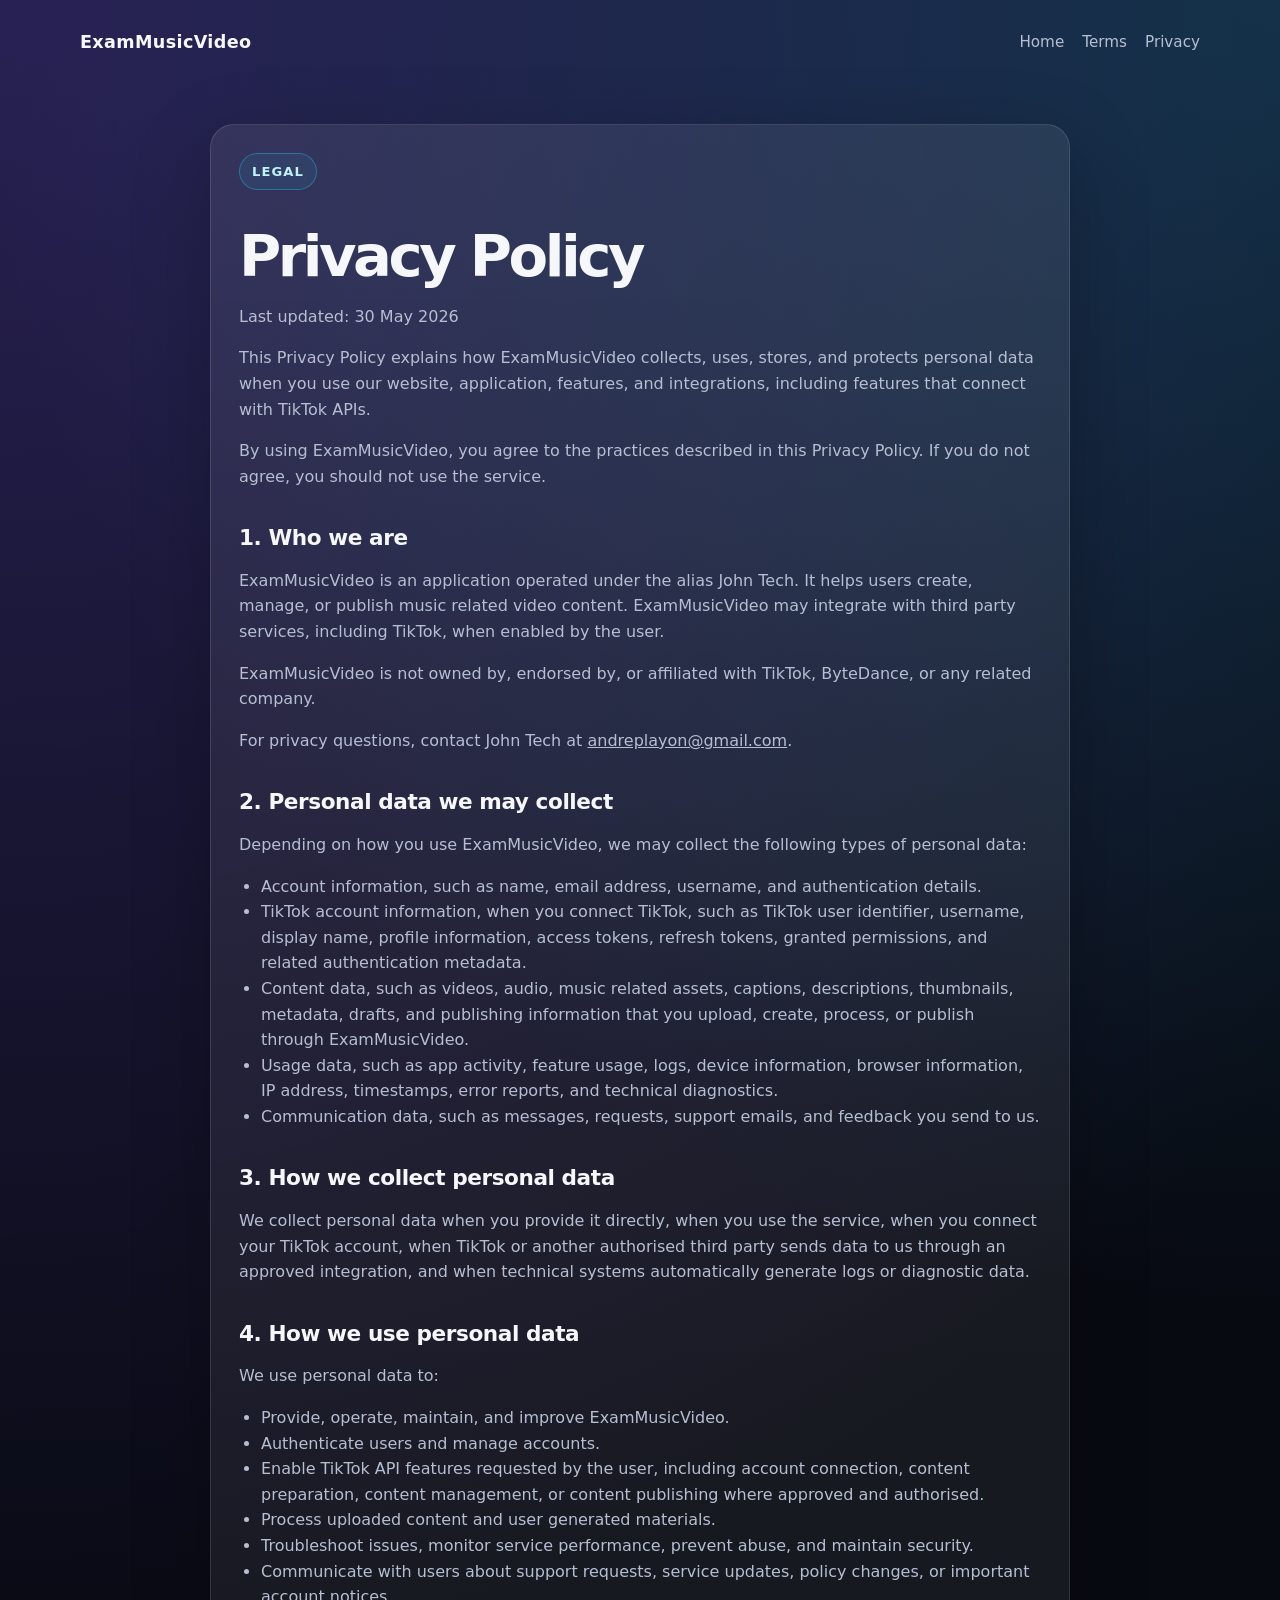
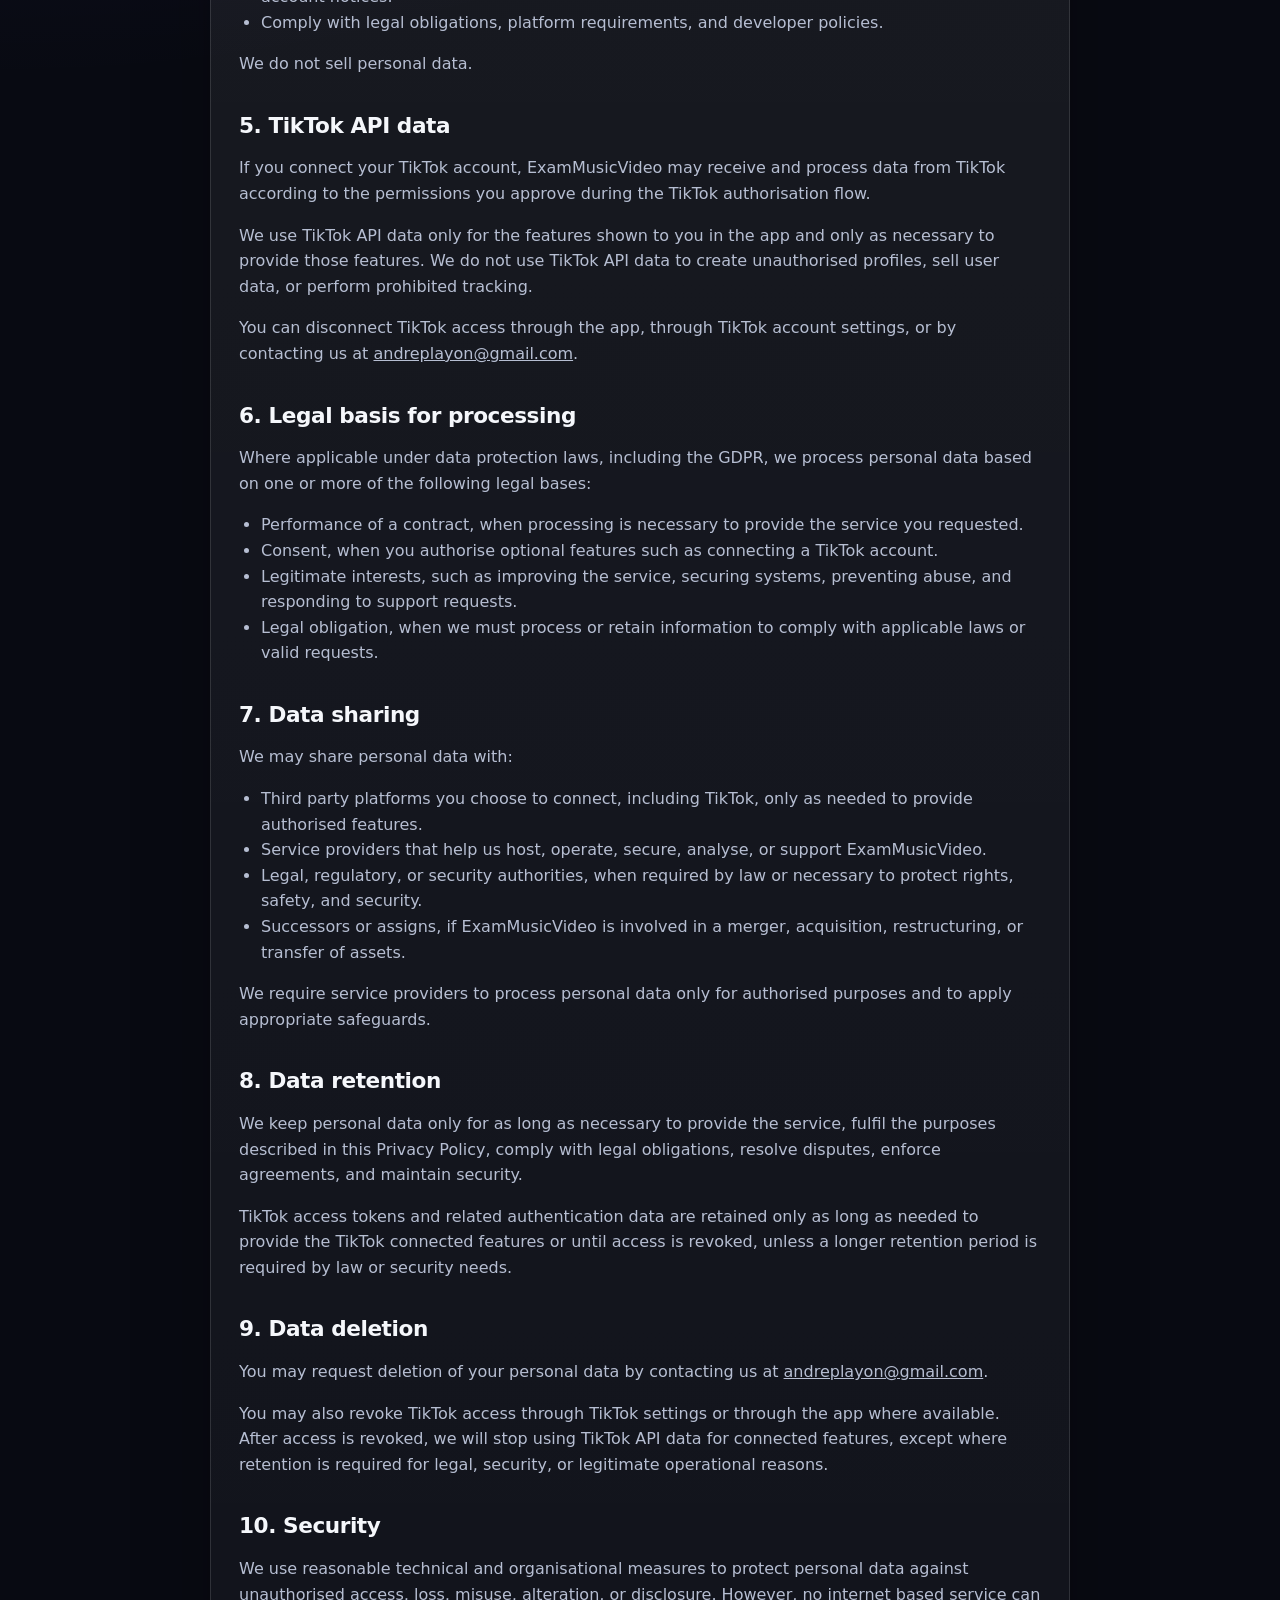
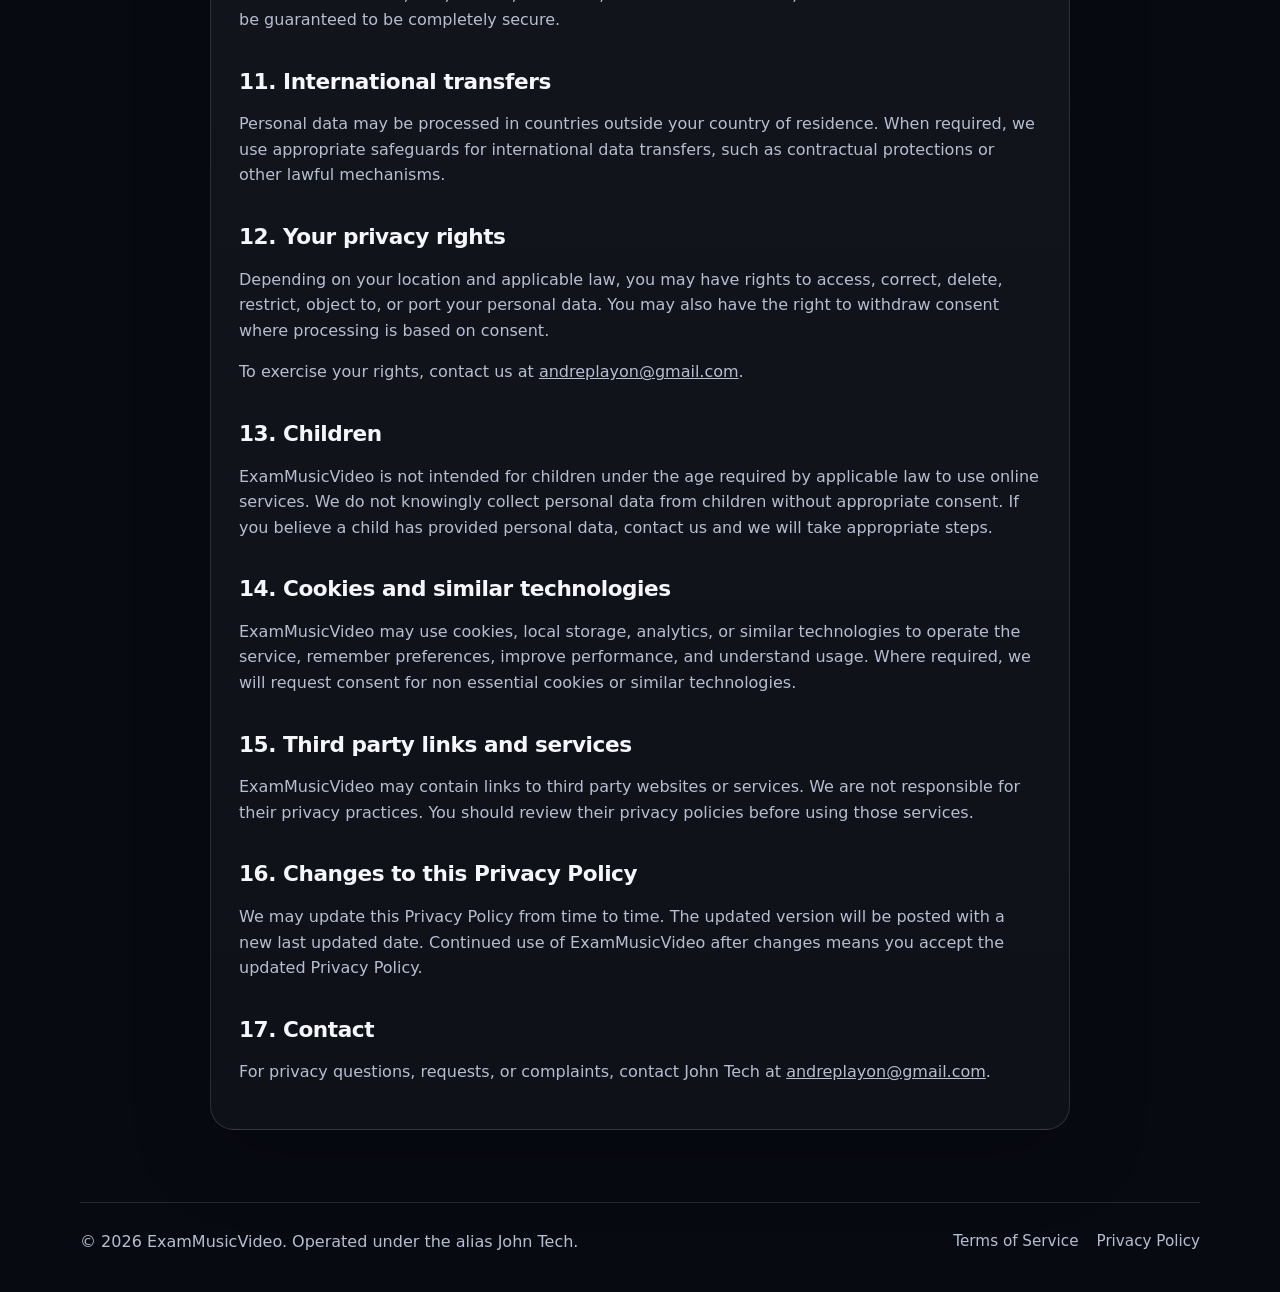
==== privacy.html @ ae5fa211 "v1" ====
<!doctype html>
<html lang="en">
<head>
  <meta charset="utf-8">
  <meta name="viewport" content="width=device-width, initial-scale=1">
  <title>Privacy Policy | ExamMusicVideo</title>
  <meta name="description" content="Privacy Policy for ExamMusicVideo.">
  <link rel="stylesheet" href="styles.css">
</head>
<body>
  <header class="site-header">
    <a class="brand" href="index.html">ExamMusicVideo</a>
    <nav class="nav" aria-label="Main navigation">
      <a href="index.html">Home</a>
      <a href="terms.html">Terms</a>
      <a href="privacy.html">Privacy</a>
    </nav>
  </header>

  <main class="legal-page">
    <p class="eyebrow">Legal</p>
    <h1>Privacy Policy</h1>
    <p>Last updated: 30 May 2026</p>

    <p>This Privacy Policy explains how ExamMusicVideo collects, uses, stores, and protects personal data when you use our website, application, features, and integrations, including features that connect with TikTok APIs.</p>
    <p>By using ExamMusicVideo, you agree to the practices described in this Privacy Policy. If you do not agree, you should not use the service.</p>

    <h2>1. Who we are</h2>
    <p>ExamMusicVideo is an application operated under the alias John Tech. It helps users create, manage, or publish music related video content. ExamMusicVideo may integrate with third party services, including TikTok, when enabled by the user.</p>
    <p>ExamMusicVideo is not owned by, endorsed by, or affiliated with TikTok, ByteDance, or any related company.</p>
    <p>For privacy questions, contact John Tech at <a href="mailto:andreplayon@gmail.com">andreplayon@gmail.com</a>.</p>

    <h2>2. Personal data we may collect</h2>
    <p>Depending on how you use ExamMusicVideo, we may collect the following types of personal data:</p>
    <ul>
      <li>Account information, such as name, email address, username, and authentication details.</li>
      <li>TikTok account information, when you connect TikTok, such as TikTok user identifier, username, display name, profile information, access tokens, refresh tokens, granted permissions, and related authentication metadata.</li>
      <li>Content data, such as videos, audio, music related assets, captions, descriptions, thumbnails, metadata, drafts, and publishing information that you upload, create, process, or publish through ExamMusicVideo.</li>
      <li>Usage data, such as app activity, feature usage, logs, device information, browser information, IP address, timestamps, error reports, and technical diagnostics.</li>
      <li>Communication data, such as messages, requests, support emails, and feedback you send to us.</li>
    </ul>

    <h2>3. How we collect personal data</h2>
    <p>We collect personal data when you provide it directly, when you use the service, when you connect your TikTok account, when TikTok or another authorised third party sends data to us through an approved integration, and when technical systems automatically generate logs or diagnostic data.</p>

    <h2>4. How we use personal data</h2>
    <p>We use personal data to:</p>
    <ul>
      <li>Provide, operate, maintain, and improve ExamMusicVideo.</li>
      <li>Authenticate users and manage accounts.</li>
      <li>Enable TikTok API features requested by the user, including account connection, content preparation, content management, or content publishing where approved and authorised.</li>
      <li>Process uploaded content and user generated materials.</li>
      <li>Troubleshoot issues, monitor service performance, prevent abuse, and maintain security.</li>
      <li>Communicate with users about support requests, service updates, policy changes, or important account notices.</li>
      <li>Comply with legal obligations, platform requirements, and developer policies.</li>
    </ul>
    <p>We do not sell personal data.</p>

    <h2>5. TikTok API data</h2>
    <p>If you connect your TikTok account, ExamMusicVideo may receive and process data from TikTok according to the permissions you approve during the TikTok authorisation flow.</p>
    <p>We use TikTok API data only for the features shown to you in the app and only as necessary to provide those features. We do not use TikTok API data to create unauthorised profiles, sell user data, or perform prohibited tracking.</p>
    <p>You can disconnect TikTok access through the app, through TikTok account settings, or by contacting us at <a href="mailto:andreplayon@gmail.com">andreplayon@gmail.com</a>.</p>

    <h2>6. Legal basis for processing</h2>
    <p>Where applicable under data protection laws, including the GDPR, we process personal data based on one or more of the following legal bases:</p>
    <ul>
      <li>Performance of a contract, when processing is necessary to provide the service you requested.</li>
      <li>Consent, when you authorise optional features such as connecting a TikTok account.</li>
      <li>Legitimate interests, such as improving the service, securing systems, preventing abuse, and responding to support requests.</li>
      <li>Legal obligation, when we must process or retain information to comply with applicable laws or valid requests.</li>
    </ul>

    <h2>7. Data sharing</h2>
    <p>We may share personal data with:</p>
    <ul>
      <li>Third party platforms you choose to connect, including TikTok, only as needed to provide authorised features.</li>
      <li>Service providers that help us host, operate, secure, analyse, or support ExamMusicVideo.</li>
      <li>Legal, regulatory, or security authorities, when required by law or necessary to protect rights, safety, and security.</li>
      <li>Successors or assigns, if ExamMusicVideo is involved in a merger, acquisition, restructuring, or transfer of assets.</li>
    </ul>
    <p>We require service providers to process personal data only for authorised purposes and to apply appropriate safeguards.</p>

    <h2>8. Data retention</h2>
    <p>We keep personal data only for as long as necessary to provide the service, fulfil the purposes described in this Privacy Policy, comply with legal obligations, resolve disputes, enforce agreements, and maintain security.</p>
    <p>TikTok access tokens and related authentication data are retained only as long as needed to provide the TikTok connected features or until access is revoked, unless a longer retention period is required by law or security needs.</p>

    <h2>9. Data deletion</h2>
    <p>You may request deletion of your personal data by contacting us at <a href="mailto:andreplayon@gmail.com">andreplayon@gmail.com</a>.</p>
    <p>You may also revoke TikTok access through TikTok settings or through the app where available. After access is revoked, we will stop using TikTok API data for connected features, except where retention is required for legal, security, or legitimate operational reasons.</p>

    <h2>10. Security</h2>
    <p>We use reasonable technical and organisational measures to protect personal data against unauthorised access, loss, misuse, alteration, or disclosure. However, no internet based service can be guaranteed to be completely secure.</p>

    <h2>11. International transfers</h2>
    <p>Personal data may be processed in countries outside your country of residence. When required, we use appropriate safeguards for international data transfers, such as contractual protections or other lawful mechanisms.</p>

    <h2>12. Your privacy rights</h2>
    <p>Depending on your location and applicable law, you may have rights to access, correct, delete, restrict, object to, or port your personal data. You may also have the right to withdraw consent where processing is based on consent.</p>
    <p>To exercise your rights, contact us at <a href="mailto:andreplayon@gmail.com">andreplayon@gmail.com</a>.</p>

    <h2>13. Children</h2>
    <p>ExamMusicVideo is not intended for children under the age required by applicable law to use online services. We do not knowingly collect personal data from children without appropriate consent. If you believe a child has provided personal data, contact us and we will take appropriate steps.</p>

    <h2>14. Cookies and similar technologies</h2>
    <p>ExamMusicVideo may use cookies, local storage, analytics, or similar technologies to operate the service, remember preferences, improve performance, and understand usage. Where required, we will request consent for non essential cookies or similar technologies.</p>

    <h2>15. Third party links and services</h2>
    <p>ExamMusicVideo may contain links to third party websites or services. We are not responsible for their privacy practices. You should review their privacy policies before using those services.</p>

    <h2>16. Changes to this Privacy Policy</h2>
    <p>We may update this Privacy Policy from time to time. The updated version will be posted with a new last updated date. Continued use of ExamMusicVideo after changes means you accept the updated Privacy Policy.</p>

    <h2>17. Contact</h2>
    <p>For privacy questions, requests, or complaints, contact John Tech at <a href="mailto:andreplayon@gmail.com">andreplayon@gmail.com</a>.</p>
  </main>

  <footer class="site-footer">
    <p>© 2026 ExamMusicVideo. Operated under the alias John Tech.</p>
    <div>
      <a href="terms.html">Terms of Service</a>
      <a href="privacy.html">Privacy Policy</a>
    </div>
  </footer>
</body>
</html>
---- styles.css ----
:root {
  color-scheme: dark;
  --bg: #080a12;
  --panel: #111626;
  --panel-soft: #151b2d;
  --text: #f5f7fb;
  --muted: #b6bed2;
  --line: rgba(255, 255, 255, 0.12);
  --accent: #7c5cff;
  --accent-2: #21d4fd;
  --radius: 24px;
}

* {
  box-sizing: border-box;
}

body {
  margin: 0;
  min-height: 100vh;
  font-family: Inter, ui-sans-serif, system-ui, -apple-system, BlinkMacSystemFont, "Segoe UI", sans-serif;
  background: radial-gradient(circle at top left, rgba(124, 92, 255, 0.28), transparent 36%), radial-gradient(circle at top right, rgba(33, 212, 253, 0.18), transparent 28%), var(--bg);
  color: var(--text);
  line-height: 1.6;
}

a {
  color: inherit;
}

.site-header,
.site-footer {
  width: min(1120px, calc(100% - 32px));
  margin: 0 auto;
  display: flex;
  align-items: center;
  justify-content: space-between;
  gap: 24px;
}

.site-header {
  padding: 28px 0;
}

.brand {
  font-weight: 800;
  font-size: 1.1rem;
  text-decoration: none;
  letter-spacing: 0.02em;
}

.nav,
.site-footer div {
  display: flex;
  align-items: center;
  gap: 18px;
  flex-wrap: wrap;
}

.nav a,
.site-footer a {
  color: var(--muted);
  text-decoration: none;
  font-size: 0.95rem;
}

.nav a:hover,
.site-footer a:hover {
  color: var(--text);
}

main {
  width: min(1120px, calc(100% - 32px));
  margin: 0 auto;
}

.hero {
  min-height: 70vh;
  display: grid;
  grid-template-columns: 1.4fr 0.8fr;
  gap: 28px;
  align-items: center;
  padding: 56px 0 72px;
}

.hero-content,
.hero-card,
.card,
.contact-panel,
.legal-page {
  border: 1px solid var(--line);
  background: linear-gradient(180deg, rgba(255, 255, 255, 0.08), rgba(255, 255, 255, 0.03));
  border-radius: var(--radius);
  box-shadow: 0 24px 80px rgba(0, 0, 0, 0.24);
}

.hero-content {
  padding: clamp(32px, 6vw, 64px);
}

.eyebrow,
.status {
  display: inline-flex;
  width: fit-content;
  align-items: center;
  border: 1px solid rgba(33, 212, 253, 0.35);
  background: rgba(33, 212, 253, 0.08);
  color: #bff4ff;
  border-radius: 999px;
  padding: 7px 12px;
  font-size: 0.82rem;
  font-weight: 700;
  text-transform: uppercase;
  letter-spacing: 0.08em;
}

h1 {
  margin: 22px 0 18px;
  font-size: clamp(2.4rem, 7vw, 5rem);
  line-height: 0.95;
  letter-spacing: -0.06em;
}

h2 {
  margin: 0 0 12px;
  font-size: 1.35rem;
  letter-spacing: -0.02em;
}

p {
  color: var(--muted);
  margin: 0 0 16px;
}

.hero-text {
  font-size: 1.15rem;
  max-width: 720px;
}

.actions {
  display: flex;
  gap: 14px;
  flex-wrap: wrap;
  margin-top: 28px;
}

.button {
  display: inline-flex;
  align-items: center;
  justify-content: center;
  min-height: 48px;
  padding: 0 18px;
  border-radius: 999px;
  text-decoration: none;
  font-weight: 700;
}

.button.primary {
  background: linear-gradient(135deg, var(--accent), var(--accent-2));
  color: white;
}

.button.secondary {
  border: 1px solid var(--line);
  background: rgba(255, 255, 255, 0.05);
}

.hero-card {
  padding: 32px;
}

.hero-card h2 {
  margin-top: 22px;
  font-size: 2rem;
}

.grid-section {
  display: grid;
  grid-template-columns: repeat(3, 1fr);
  gap: 18px;
  padding-bottom: 24px;
}

.card,
.contact-panel,
.legal-page {
  padding: 28px;
}

.contact-panel {
  margin: 18px 0 56px;
}

.contact-panel a {
  color: #bff4ff;
  font-weight: 700;
}

.legal-page {
  max-width: 860px;
  margin: 40px auto 72px;
}

.legal-page h1 {
  font-size: clamp(2rem, 6vw, 3.6rem);
  line-height: 1;
}

.legal-page h2 {
  margin-top: 32px;
}

.legal-page ul {
  color: var(--muted);
  padding-left: 22px;
}

.site-footer {
  border-top: 1px solid var(--line);
  padding: 26px 0 38px;
  color: var(--muted);
}

.site-footer p {
  margin: 0;
}

@media (max-width: 820px) {
  .site-header,
  .site-footer,
  .hero {
    align-items: flex-start;
  }

  .site-header,
  .site-footer {
    flex-direction: column;
  }

  .hero,
  .grid-section {
    grid-template-columns: 1fr;
  }

  .hero {
    padding-top: 24px;
  }
}
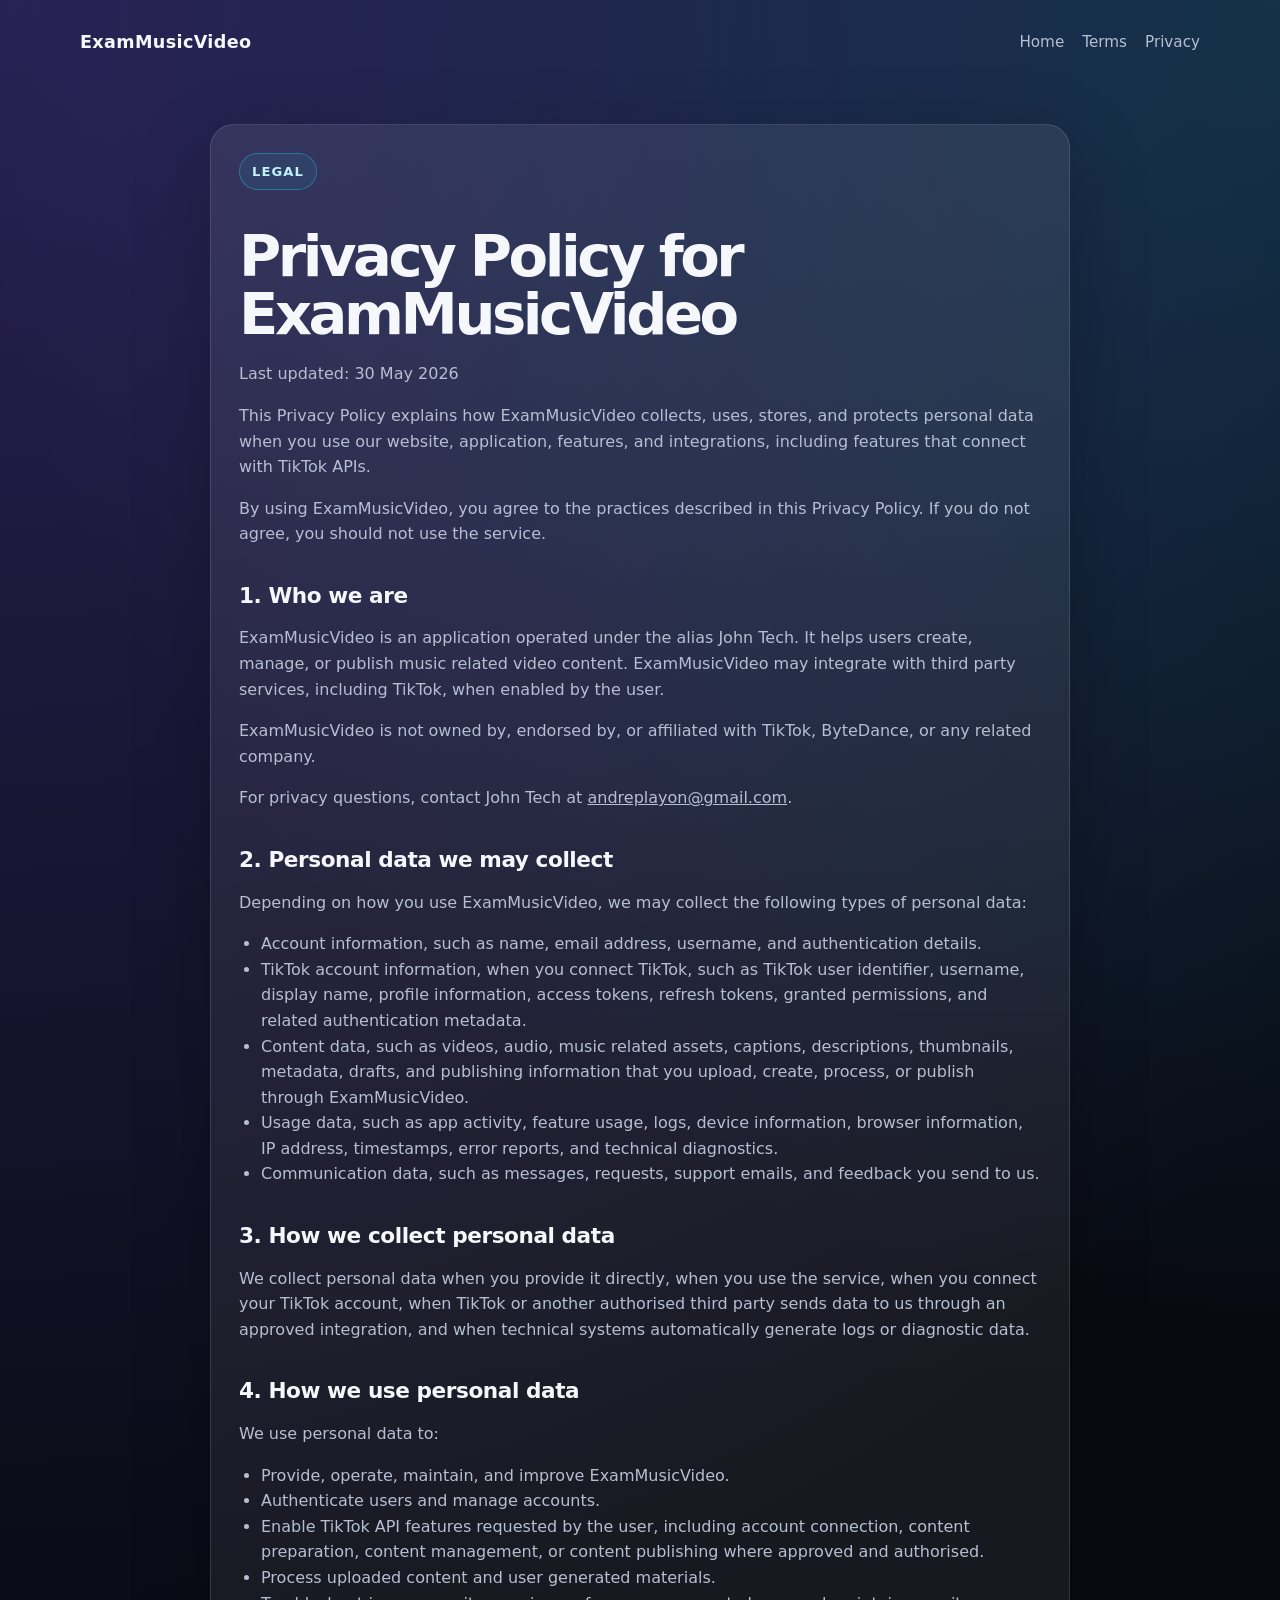
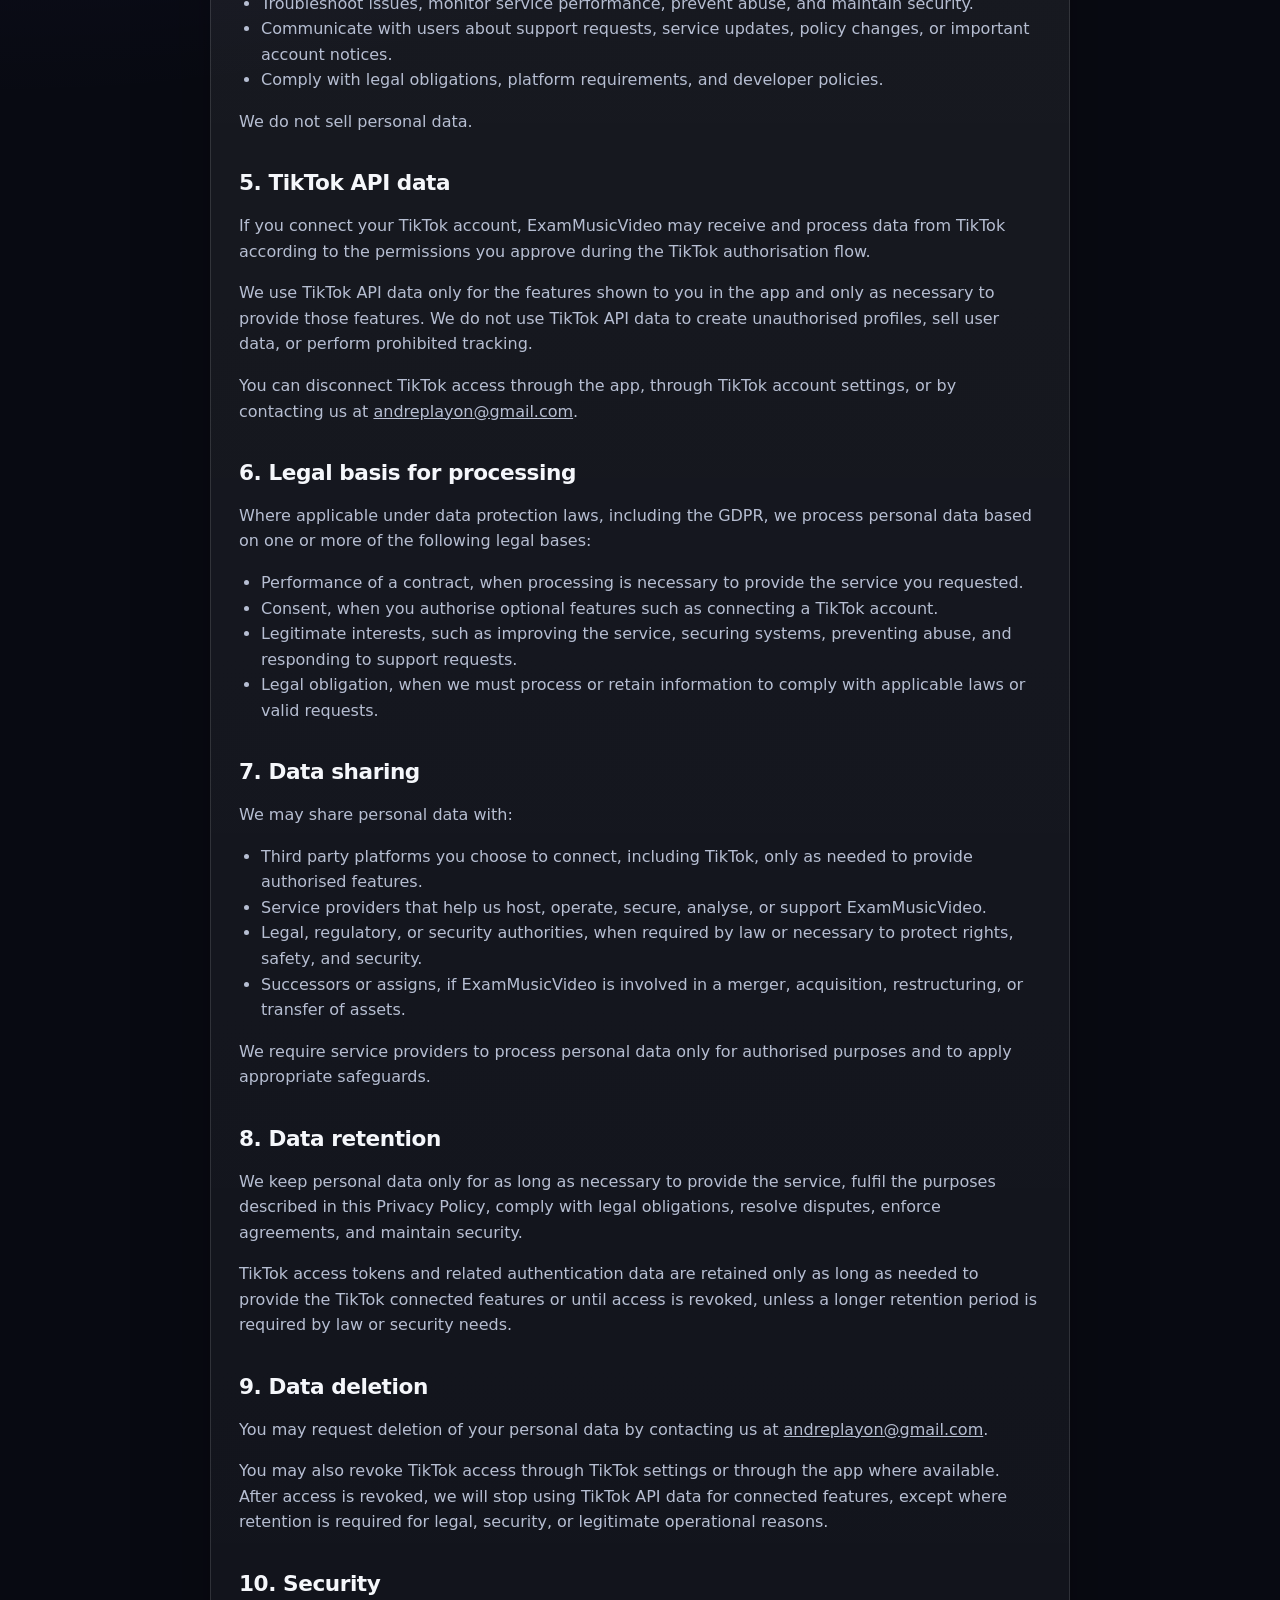
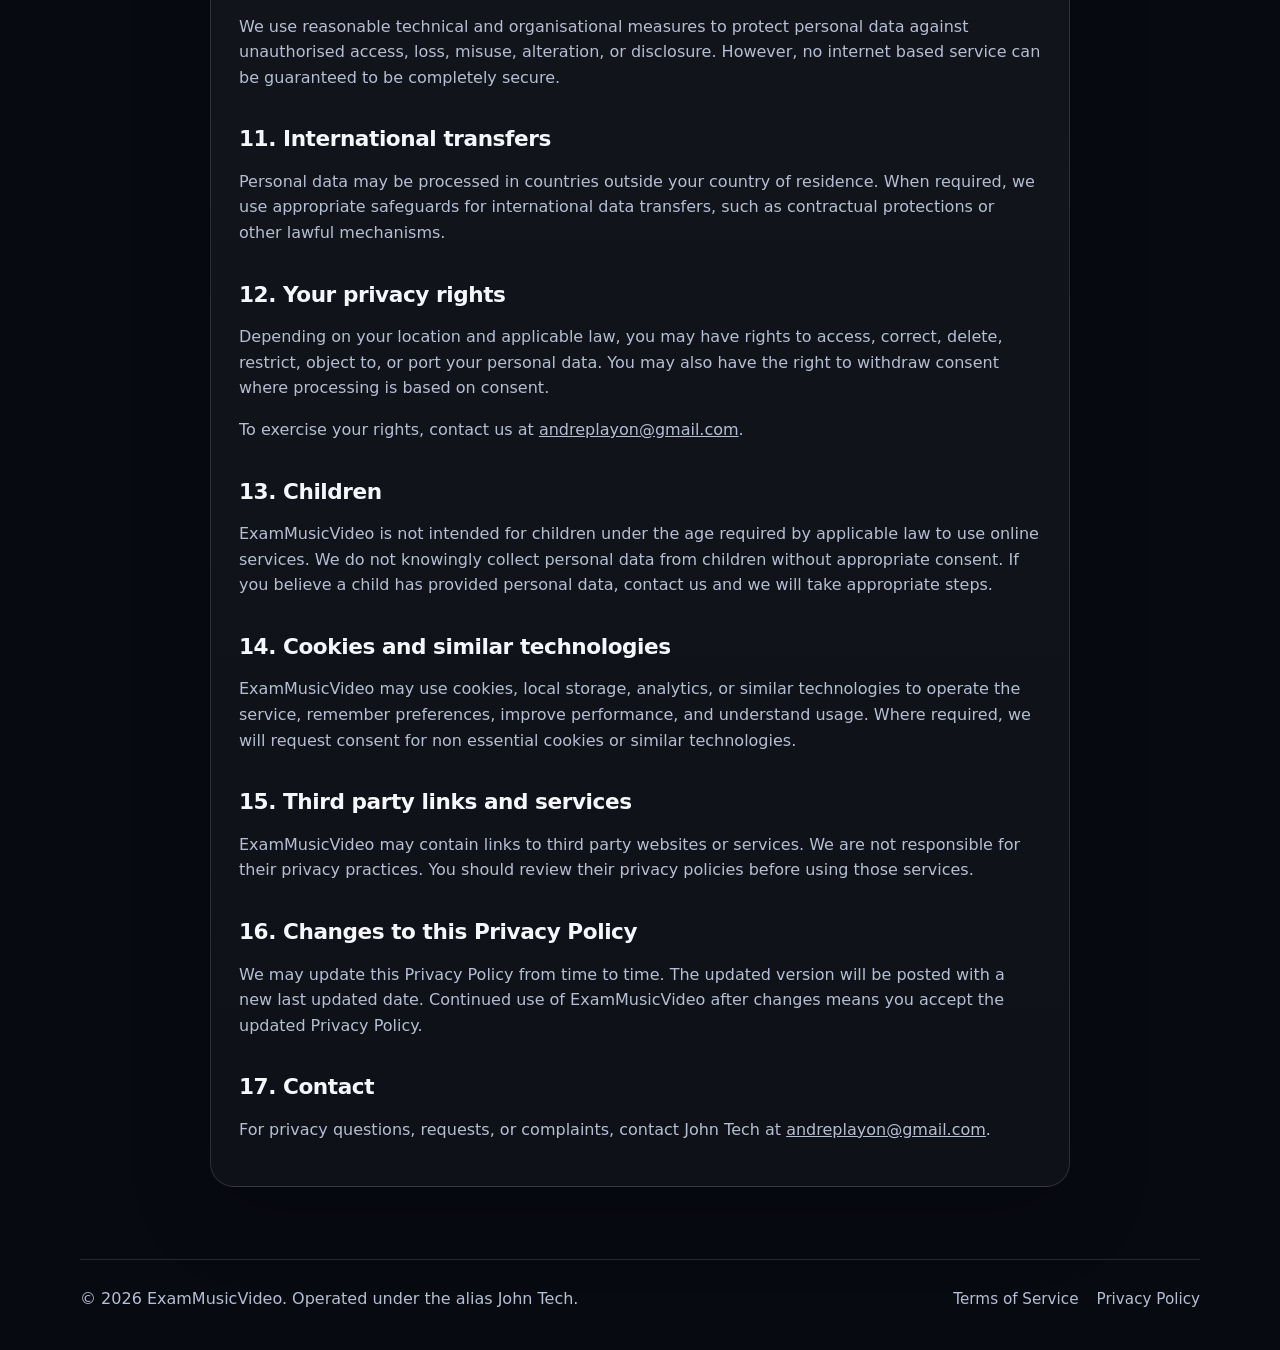
==== commit 678e42c0: "Add app name to Privacy Policy and Terms of Service headings TikTok review rejected because the <h1>" ====
--- a/privacy.html
+++ b/privacy.html
@@ -19,7 +19,7 @@
 
   <main class="legal-page">
     <p class="eyebrow">Legal</p>
-    <h1>Privacy Policy</h1>
+    <h1>Privacy Policy for ExamMusicVideo</h1>
     <p>Last updated: 30 May 2026</p>
 
     <p>This Privacy Policy explains how ExamMusicVideo collects, uses, stores, and protects personal data when you use our website, application, features, and integrations, including features that connect with TikTok APIs.</p>
